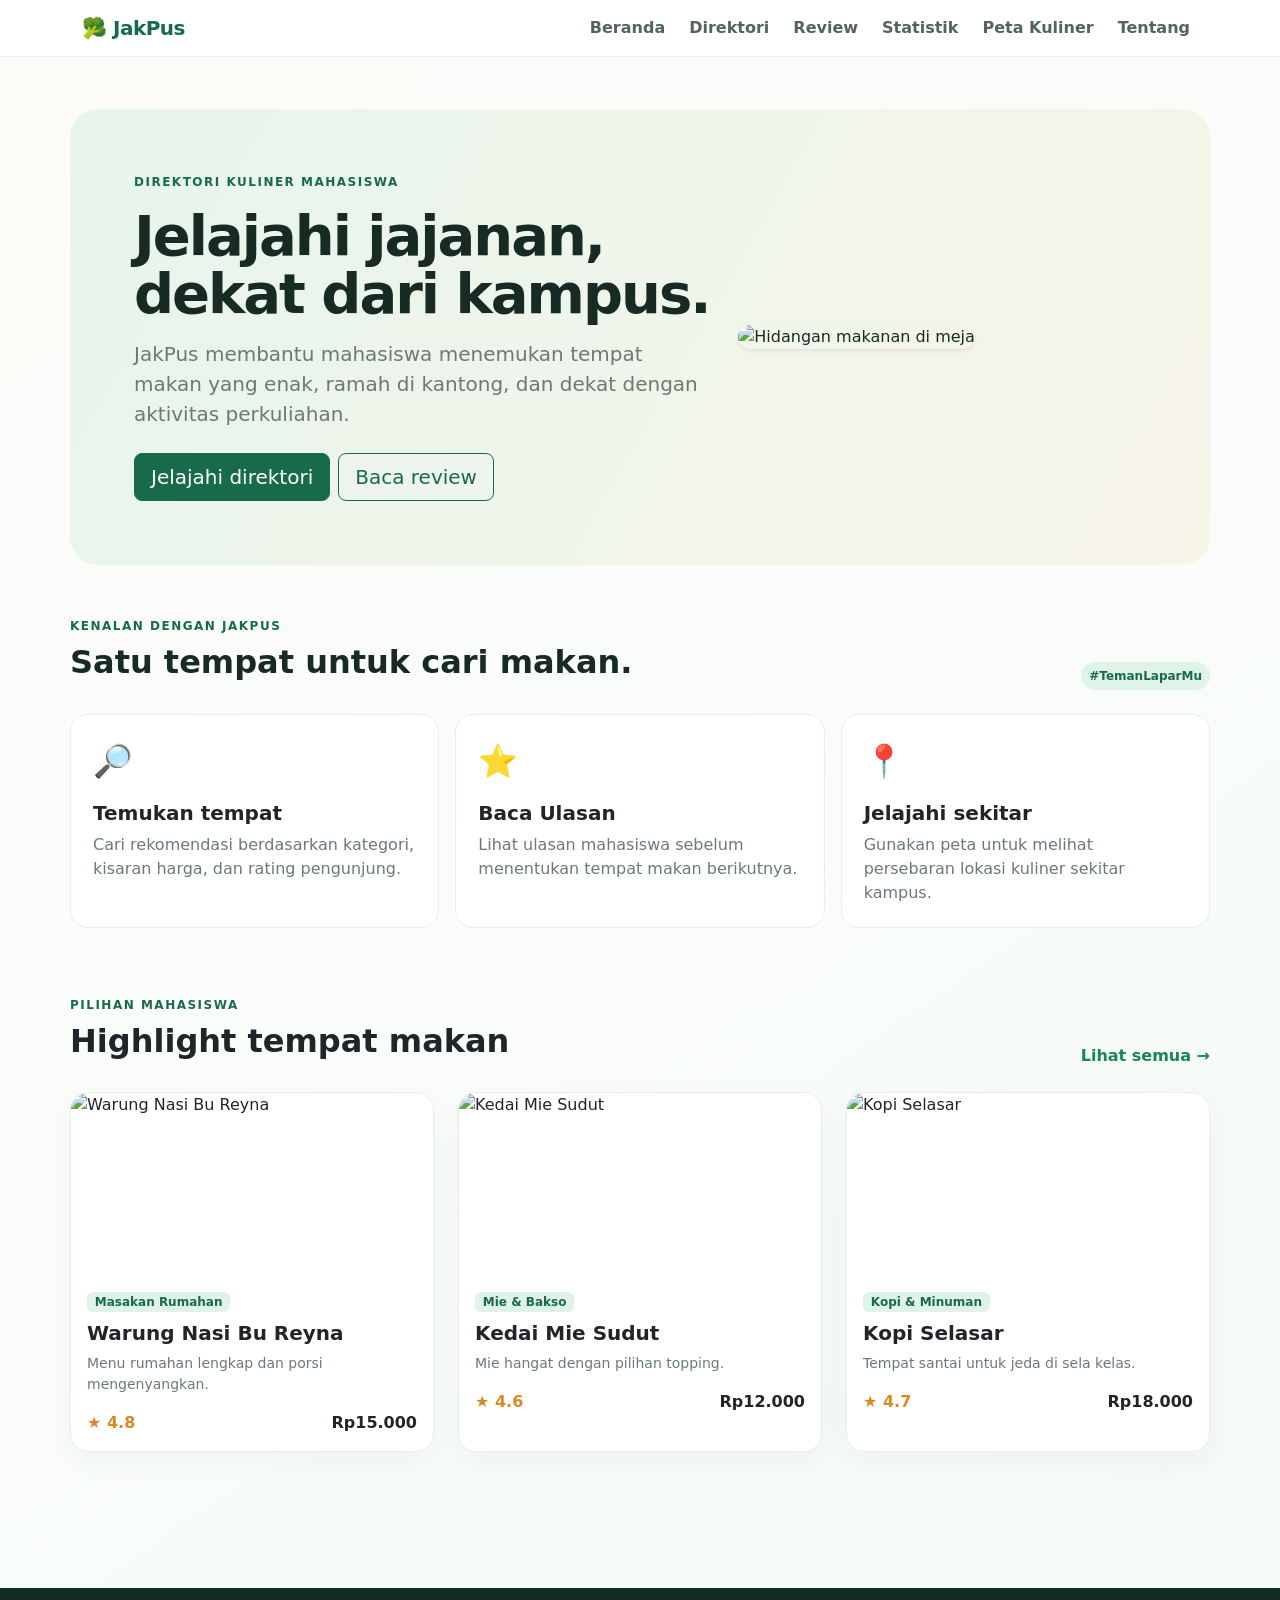
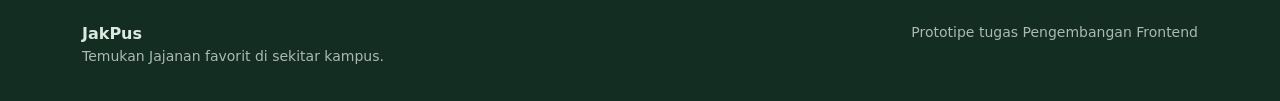
==== beranda.html @ 504bd27d "Merge branch 'main' of https://github.com/vilyariksasanubari/Kuliner_kampus_direktori" ====
<!doctype html>
<html lang="id">

<head>
    <meta charset="utf-8">
    <meta name="viewport" content="width=device-width, initial-scale=1">
    <title>Beranda | RasaKampus</title>
    <link href="https://cdn.jsdelivr.net/npm/bootstrap@5.3.3/dist/css/bootstrap.min.css" rel="stylesheet">
    <link rel="stylesheet"
        href="https://cdn.jsdelivr.net/npm/datatables.net-dt@2.1.8/css/dataTables.dataTables.min.css">
    <link rel="stylesheet" href="https://unpkg.com/leaflet@1.9.4/dist/leaflet.css">
    <style>
        :root {
            --ink: #172b24;
            --muted: #6b7b72;
            --green: #176b4b;
            --lime: #dff3e7;
            --cream: #fbfaf6;
            --orange: #f29b50
        }

        body {
            background:
                linear-gradient(145deg, rgba(251, 250, 246, .72) 0%, rgba(247, 251, 248, .62) 48%, rgba(238, 247, 240, .68) 100%),
                url("https://images.unsplash.com/photo-1504674900247-0877df9cc836?auto=format&fit=crop&w=1800&q=85") center / cover fixed;
            color: var(--ink);
            font-family: Inter, system-ui, -apple-system, Segoe UI, sans-serif
        }

        .navbar {
            background: #fff !important;
            border-bottom: 1px solid #e8eee9
        }

        .navbar-brand {
            font-weight: 800;
            color: var(--green) !important;
            letter-spacing: -.5px
        }

        .nav-link {
            font-weight: 600;
            color: #53645b !important
        }

        .nav-link.active,
        .nav-link:hover {
            color: var(--green) !important
        }

        .hero {
            background: linear-gradient(120deg, #e7f5eb, #f8f5e9);
            border-radius: 28px;
            padding: clamp(28px, 5vw, 64px);
            overflow: hidden
        }

        .eyebrow {
            color: var(--green);
            font-weight: 800;
            text-transform: uppercase;
            letter-spacing: 1.5px;
            font-size: .75rem
        }

        .display-title {
            font-weight: 850;
            letter-spacing: -2px;
            line-height: 1.04
        }

        .btn-success {
            background: var(--green);
            border-color: var(--green)
        }

        .btn-success:hover {
            background: #10553a
        }

        .btn-outline-success {
            border-color: var(--green);
            color: var(--green)
        }

        .card {
            border: 1px solid #e9eee9;
            border-radius: 18px;
            box-shadow: 0 8px 28px rgba(27, 60, 42, .045)
        }

        .food-img {
            height: 180px;
            object-fit: cover;
            border-radius: 16px 16px 0 0
        }

        .rating {
            color: #d98a26;
            font-weight: 800
        }

        .muted {
            color: var(--muted)
        }

        .stat-card {
            background: #fff;
            border-radius: 18px;
            padding: 22px;
            border: 1px solid #e9eee9
        }

        .stat-number {
            font-size: 2rem;
            font-weight: 850;
            color: var(--green)
        }

        .section-space {
            padding: 52px 0
        }

        .footer {
            background: #142d23;
            color: #dce9e0;
            padding: 34px 0;
            margin-top: 60px
        }

        .form-control,
        .form-select {
            border-radius: 12px;
            padding: .7rem .9rem
        }

        .badge-soft {
            background: var(--lime);
            color: var(--green)
        }

        #campusMap {
            height: 390px;
            border-radius: 18px;
            z-index: 1
        }

        .table thead th {
            background: #eff7f1;
            color: #345342
        }

        .review-avatar {
            width: 42px;
            height: 42px;
            border-radius: 50%;
            background: #dff3e7;
            color: var(--green);
            display: grid;
            place-items: center;
            font-weight: 800
        }

        @media(max-width:576px) {
            .display-title {
                letter-spacing: -1px
            }

            .section-space {
                padding: 34px 0
            }
        }
    </style>
</head>

<body>
    <nav class="navbar navbar-expand-lg sticky-top">
        <div class="container"><a class="navbar-brand" href="beranda.html">🥦 JakPus</a>
            <button class="navbar-toggler" type="button" data-bs-toggle="collapse" data-bs-target="#navMain"><span
                    class="navbar-toggler-icon"></span></button>
            <div class="collapse navbar-collapse" id="navMain">
                <ul class="navbar-nav ms-auto gap-lg-2">
                    <li class="nav-item"><a class="nav-link" href="beranda.html">Beranda</a></li>
                    <li class="nav-item"><a class="nav-link" href="direktori.html">Direktori</a></li>
                    <li class="nav-item"><a class="nav-link" href="review.html">Review</a></li>
                    <li class="nav-item"><a class="nav-link" href="statistik.html">Statistik</a></li>
                    <li class="nav-item"><a class="nav-link" href="peta.html">Peta Kuliner</a></li>
                    <li class="nav-item"><a class="nav-link" href="tentang.html">Tentang</a></li>
                </ul>
            </div>
        </div>
    </nav>

    <main class="container section-space">
        <section class="hero">
            <div class="row align-items-center g-4">
                <div class="col-lg-7">
                    <div class="eyebrow mb-3">Direktori kuliner mahasiswa</div>
                    <h1 class="display-title display-4 mb-3">Jelajahi jajanan,<br>dekat dari kampus.</h1>
                    <p class="lead muted mb-4">JakPus membantu mahasiswa menemukan tempat makan yang enak, ramah di
                        kantong, dan dekat dengan aktivitas perkuliahan.</p>
                    <a class="btn btn-success btn-lg me-2" href="direktori.html">Jelajahi direktori</a><a
                        class="btn btn-outline-success btn-lg" href="review.html">Baca review</a>
                </div>
                <div class="col-lg-5"><img class="img-fluid rounded-4 shadow-sm"
                        src="https://images.unsplash.com/photo-1547592180-85f173990554?w=900"
                        alt="Hidangan makanan di meja"></div>
            </div>
        </section>
        <section class="section-space">
            <div class="d-flex justify-content-between align-items-end mb-4">
                <div>
                    <div class="eyebrow">Kenalan dengan JakPus</div>
                    <h2 class="fw-bold mt-2">Satu tempat untuk cari makan.</h2>
                </div><span class="badge badge-soft rounded-pill p-2">#TemanLaparMu</span>
            </div>
            <div class="row g-3">
                <div class="col-md-4">
                    <a href="direktori.html" class="text-decoration-none text-dark">
                    <div class="stat-card h-100">
                        <div class="fs-2">🔎</div>
                        <h5 class="fw-bold mt-3">Temukan tempat</h5>
                        <p class="muted mb-0">Cari rekomendasi berdasarkan kategori, kisaran harga, dan rating
                            pengunjung.</p>
                    </div>
                    </a>
                </div>
                <div class="col-md-4">
                    <a href="review.html" class="text-decoration-none text-dark">
                    <div class="stat-card h-100">
                        <div class="fs-2">⭐</div>
                        <h5 class="fw-bold mt-3">Baca Ulasan</h5>
                        <p class="muted mb-0">Lihat ulasan mahasiswa sebelum menentukan tempat makan berikutnya.</p>
                    </div>
                    </a>
                </div>
    
                <div class="col-md-4">
                <a href="peta.html" class="text-decoration-none text-dark">
                    <div class="stat-card h-100">
                        <div class="fs-2">📍</div>
                        <h5 class="fw-bold mt-3">Jelajahi sekitar</h5>
                        <p class="muted mb-0">Gunakan peta untuk melihat persebaran lokasi kuliner sekitar kampus.</p>
                    </div>
                </div>
            </div>
        </section>
        <section class="pb-4">
            <div class="d-flex justify-content-between align-items-end mb-4">
                <div>
                    <div class="eyebrow">Pilihan mahasiswa</div>
                    <h2 class="fw-bold mt-2">Highlight tempat makan</h2>
                </div><a href="direktori.html" class="link-success fw-semibold text-decoration-none">Lihat semua →</a>
            </div>
            <div class="row g-4" id="highlight"></div>
        </section>
    </main>
    <footer class="footer">
        <div class="container d-flex flex-column flex-md-row justify-content-between gap-2">
            <div><strong>JakPus</strong>
                <div class="small opacity-75">Temukan Jajanan favorit di sekitar kampus.</div>
            </div>
            <div class="small opacity-75">Prototipe tugas Pengembangan Frontend</div>
        </div>
    </footer>
    <script src="https://cdn.jsdelivr.net/npm/bootstrap@5.3.3/dist/js/bootstrap.bundle.min.js"></script>
    <script src="https://code.jquery.com/jquery-3.7.1.min.js"></script>
    <script src="https://cdn.jsdelivr.net/npm/datatables.net@2.1.8/js/dataTables.min.js"></script>
    <script src="https://code.highcharts.com/highcharts.js"></script>
    <script src="https://unpkg.com/leaflet@1.9.4/dist/leaflet.js"></script>
    <script>
        const foods = [
            {name: 'Warung Nasi Bu Reyna', cat: 'Masakan Rumahan', price: 15000, rating: 4.8, img: 'photo-1547592180-85f173990554', desc: 'Menu rumahan lengkap dan porsi mengenyangkan.'},
            {name: 'Kedai Mie Sudut', cat: 'Mie & Bakso', price: 12000, rating: 4.6, img: 'photo-1569718212165-3a8278d5f624', desc: 'Mie hangat dengan pilihan topping.'},
            {name: 'Kopi Selasar', cat: 'Kopi & Minuman', price: 18000, rating: 4.7, img: 'photo-150 coffee', desc: 'Tempat santai untuk jeda di sela kelas.'}
        ];
        document.getElementById('highlight').innerHTML = foods.map(f => `<div class="col-md-4"><div class="card h-100 overflow-hidden"><img class="food-img" src="https://images.unsplash.com/${f.img === 'photo-150 coffee' ? 'photo-1509042239860-f550ce710b93' : f.img}?w=700" alt="${f.name}"><div class="card-body"><span class="badge badge-soft">${f.cat}</span><h5 class="fw-bold mt-2">${f.name}</h5><p class="muted small">${f.desc}</p><div class="d-flex justify-content-between"><span class="rating">★ ${f.rating}</span><strong>Rp${f.price.toLocaleString('id-ID')}</strong></div></div></div></div>`).join('');
    </script>
</body>

</html>
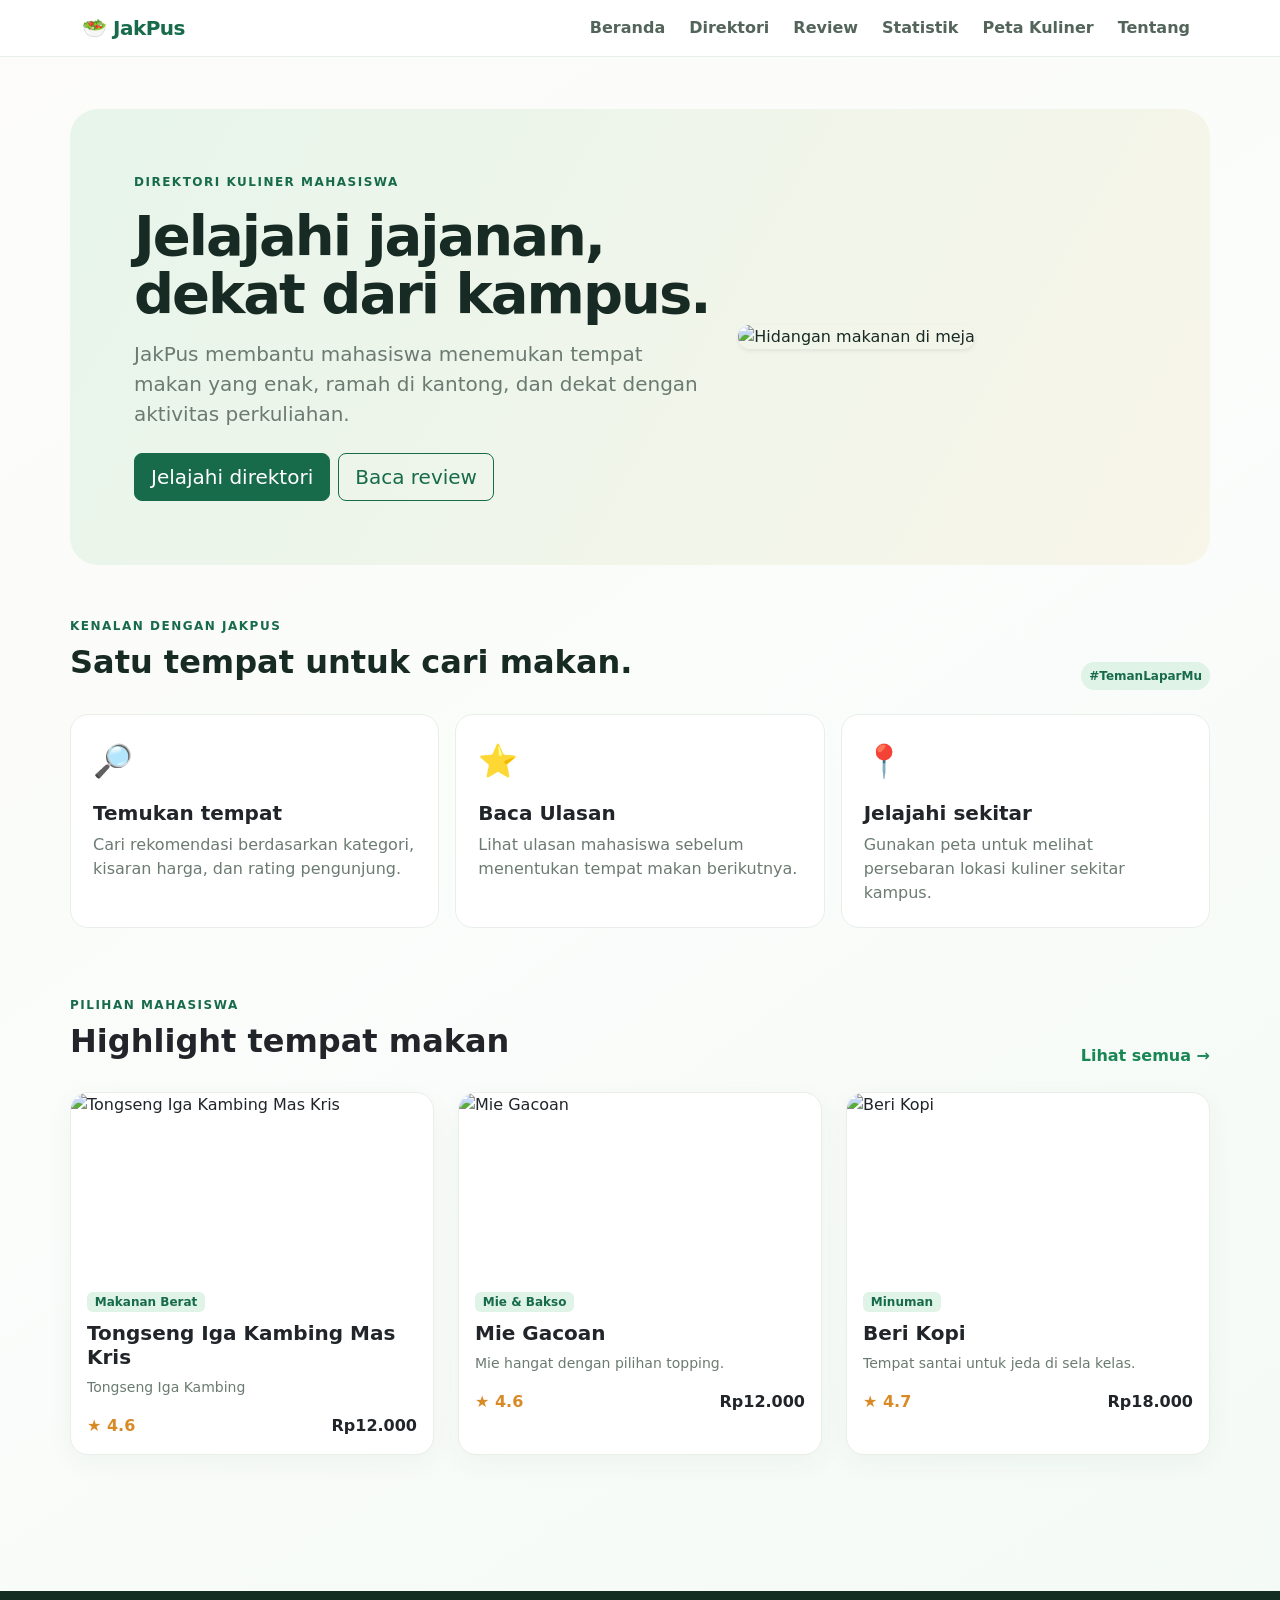
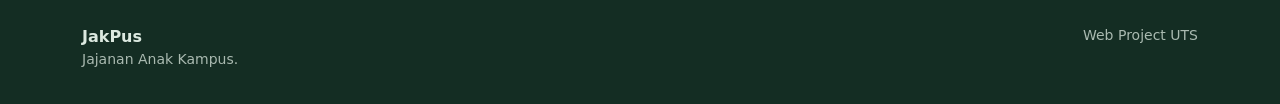
==== commit 9096be2d: "Update beranda.html" ====
--- a/beranda.html
+++ b/beranda.html
@@ -175,7 +175,7 @@
 
 <body>
     <nav class="navbar navbar-expand-lg sticky-top">
-        <div class="container"><a class="navbar-brand" href="beranda.html">🥦 JakPus</a>
+        <div class="container"><a class="navbar-brand" href="beranda.html">🥗 JakPus</a>
             <button class="navbar-toggler" type="button" data-bs-toggle="collapse" data-bs-target="#navMain"><span
                     class="navbar-toggler-icon"></span></button>
             <div class="collapse navbar-collapse" id="navMain">
@@ -258,21 +258,23 @@
     <footer class="footer">
         <div class="container d-flex flex-column flex-md-row justify-content-between gap-2">
             <div><strong>JakPus</strong>
-                <div class="small opacity-75">Temukan Jajanan favorit di sekitar kampus.</div>
-            </div>
-            <div class="small opacity-75">Prototipe tugas Pengembangan Frontend</div>
+                <div class="small opacity-75">Jajanan Anak Kampus.</div>
+            </div>
+            <div class="small opacity-75">Web Project UTS</div>
         </div>
     </footer>
     <script src="https://cdn.jsdelivr.net/npm/bootstrap@5.3.3/dist/js/bootstrap.bundle.min.js"></script>
     <script src="https://code.jquery.com/jquery-3.7.1.min.js"></script>
     <script src="https://cdn.jsdelivr.net/npm/datatables.net@2.1.8/js/dataTables.min.js"></script>
     <script src="https://code.highcharts.com/highcharts.js"></script>
+
+
     <script src="https://unpkg.com/leaflet@1.9.4/dist/leaflet.js"></script>
     <script>
         const foods = [
-            {name: 'Warung Nasi Bu Reyna', cat: 'Masakan Rumahan', price: 15000, rating: 4.8, img: 'photo-1547592180-85f173990554', desc: 'Menu rumahan lengkap dan porsi mengenyangkan.'},
-            {name: 'Kedai Mie Sudut', cat: 'Mie & Bakso', price: 12000, rating: 4.6, img: 'photo-1569718212165-3a8278d5f624', desc: 'Mie hangat dengan pilihan topping.'},
-            {name: 'Kopi Selasar', cat: 'Kopi & Minuman', price: 18000, rating: 4.7, img: 'photo-150 coffee', desc: 'Tempat santai untuk jeda di sela kelas.'}
+            {name: 'Tongseng Iga Kambing Mas Kris', cat: 'Makanan Berat', price: 12000, rating: 4.6, img: 'photo-1547592180-85f173990554', desc: 'Tongseng Iga Kambing'},
+            {name: 'Mie Gacoan', cat: 'Mie & Bakso', price: 12000, rating: 4.6, img: 'photo-1569718212165-3a8278d5f624', desc: 'Mie hangat dengan pilihan topping.'},
+            {name: 'Beri Kopi', cat: 'Minuman', price: 18000, rating: 4.7, img: 'photo-150 coffee', desc: 'Tempat santai untuk jeda di sela kelas.'}
         ];
         document.getElementById('highlight').innerHTML = foods.map(f => `<div class="col-md-4"><div class="card h-100 overflow-hidden"><img class="food-img" src="https://images.unsplash.com/${f.img === 'photo-150 coffee' ? 'photo-1509042239860-f550ce710b93' : f.img}?w=700" alt="${f.name}"><div class="card-body"><span class="badge badge-soft">${f.cat}</span><h5 class="fw-bold mt-2">${f.name}</h5><p class="muted small">${f.desc}</p><div class="d-flex justify-content-between"><span class="rating">★ ${f.rating}</span><strong>Rp${f.price.toLocaleString('id-ID')}</strong></div></div></div></div>`).join('');
     </script>
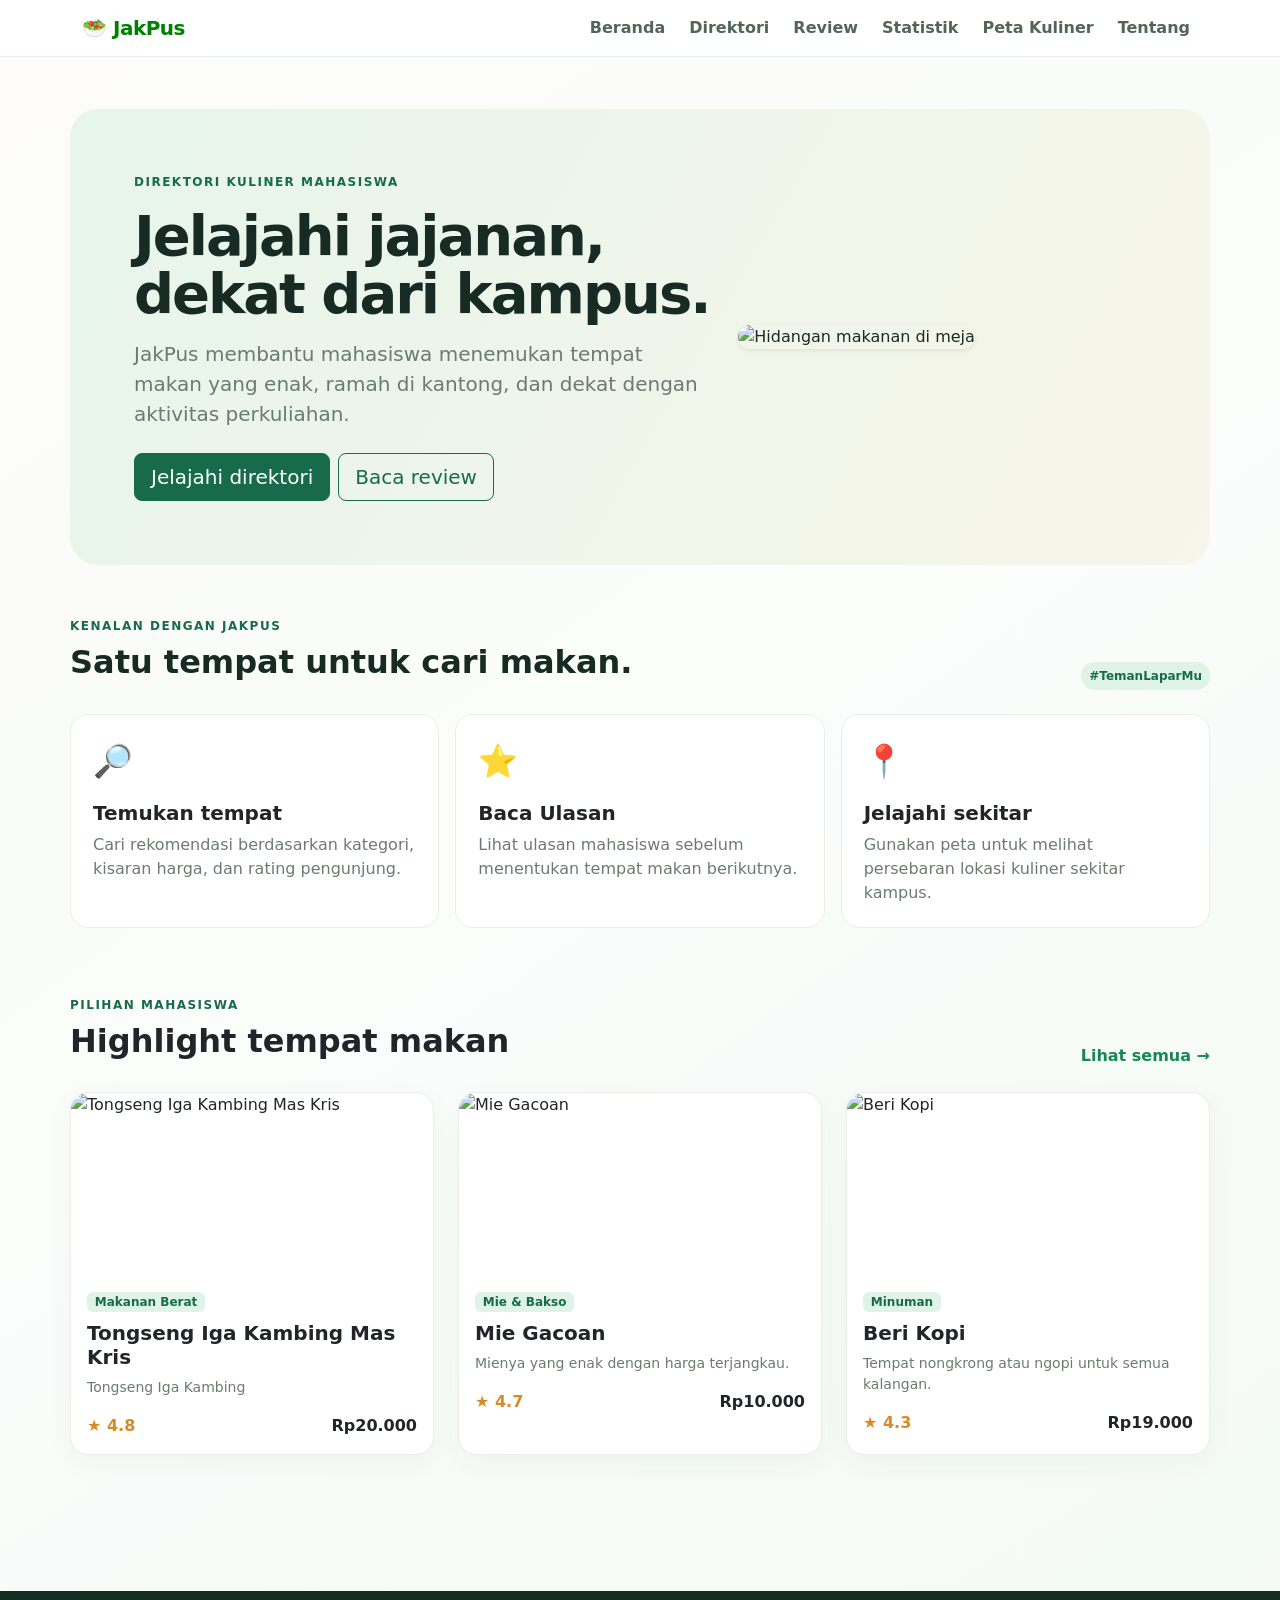
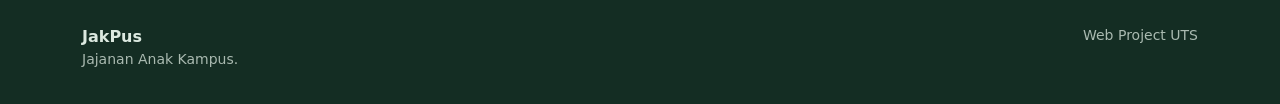
==== commit 522a8510: "Update beranda.html" ====
--- a/beranda.html
+++ b/beranda.html
@@ -28,24 +28,24 @@
         }
 
         .navbar {
-            background: #fff !important;
+            background: #fff;
             border-bottom: 1px solid #e8eee9
         }
 
         .navbar-brand {
             font-weight: 800;
-            color: var(--green) !important;
+            color: green;
             letter-spacing: -.5px
         }
 
         .nav-link {
             font-weight: 600;
-            color: #53645b !important
+            color: #53645b;
         }
 
         .nav-link.active,
         .nav-link:hover {
-            color: var(--green) !important
+            color: green;
         }
 
         .hero {
@@ -217,31 +217,32 @@
             <div class="row g-3">
                 <div class="col-md-4">
                     <a href="direktori.html" class="text-decoration-none text-dark">
-                    <div class="stat-card h-100">
-                        <div class="fs-2">🔎</div>
-                        <h5 class="fw-bold mt-3">Temukan tempat</h5>
-                        <p class="muted mb-0">Cari rekomendasi berdasarkan kategori, kisaran harga, dan rating
-                            pengunjung.</p>
-                    </div>
+                        <div class="stat-card h-100">
+                            <div class="fs-2">🔎</div>
+                            <h5 class="fw-bold mt-3">Temukan tempat</h5>
+                            <p class="muted mb-0">Cari rekomendasi berdasarkan kategori, kisaran harga, dan rating
+                                pengunjung.</p>
+                        </div>
                     </a>
                 </div>
                 <div class="col-md-4">
                     <a href="review.html" class="text-decoration-none text-dark">
-                    <div class="stat-card h-100">
-                        <div class="fs-2">⭐</div>
-                        <h5 class="fw-bold mt-3">Baca Ulasan</h5>
-                        <p class="muted mb-0">Lihat ulasan mahasiswa sebelum menentukan tempat makan berikutnya.</p>
-                    </div>
+                        <div class="stat-card h-100">
+                            <div class="fs-2">⭐</div>
+                            <h5 class="fw-bold mt-3">Baca Ulasan</h5>
+                            <p class="muted mb-0">Lihat ulasan mahasiswa sebelum menentukan tempat makan berikutnya.</p>
+                        </div>
                     </a>
                 </div>
-    
+
                 <div class="col-md-4">
-                <a href="peta.html" class="text-decoration-none text-dark">
-                    <div class="stat-card h-100">
-                        <div class="fs-2">📍</div>
-                        <h5 class="fw-bold mt-3">Jelajahi sekitar</h5>
-                        <p class="muted mb-0">Gunakan peta untuk melihat persebaran lokasi kuliner sekitar kampus.</p>
-                    </div>
+                    <a href="peta.html" class="text-decoration-none text-dark">
+                        <div class="stat-card h-100">
+                            <div class="fs-2">📍</div>
+                            <h5 class="fw-bold mt-3">Jelajahi sekitar</h5>
+                            <p class="muted mb-0">Gunakan peta untuk melihat persebaran lokasi kuliner sekitar kampus.
+                            </p>
+                        </div>
                 </div>
             </div>
         </section>
@@ -272,11 +273,26 @@
     <script src="https://unpkg.com/leaflet@1.9.4/dist/leaflet.js"></script>
     <script>
         const foods = [
-            {name: 'Tongseng Iga Kambing Mas Kris', cat: 'Makanan Berat', price: 12000, rating: 4.6, img: 'photo-1547592180-85f173990554', desc: 'Tongseng Iga Kambing'},
-            {name: 'Mie Gacoan', cat: 'Mie & Bakso', price: 12000, rating: 4.6, img: 'photo-1569718212165-3a8278d5f624', desc: 'Mie hangat dengan pilihan topping.'},
-            {name: 'Beri Kopi', cat: 'Minuman', price: 18000, rating: 4.7, img: 'photo-150 coffee', desc: 'Tempat santai untuk jeda di sela kelas.'}
+            { name: 'Tongseng Iga Kambing Mas Kris', cat: 'Makanan Berat', price: 20000, rating: 4.8, img: 'https://img.okezone.com/content/2016/06/21/298/1420727/resep-tongseng-iga-kambing-spesial-untuk-hari-raya-yJBifZkRaZ.jpg', desc: 'Tongseng Iga Kambing' },
+            { name: 'Mie Gacoan', cat: 'Mie & Bakso', price: 10000, rating: 4.7, img: 'https://media.istockphoto.com/id/2157017339/photo/mie-gacoan-is-a-favorite-restaurant-for-indonesians.jpg?s=612x612&w=is&k=20&c=6UOjci7_nqKzkMrBU5ioLocryKv4tDR85RopjRG7qHM=', desc: 'Mienya yang enak dengan harga terjangkau.' },
+            { name: 'Beri Kopi', cat: 'Minuman', price: 19000, rating: 4.3, img: 'https://image.popmama.com/post/20260304/upload_baffc9701648ee4321754853285371ad_fc1a27b3-f95b-4507-8cd9-1a749122abff.jpg', desc: 'Tempat nongkrong atau ngopi untuk semua kalangan.' }
         ];
-        document.getElementById('highlight').innerHTML = foods.map(f => `<div class="col-md-4"><div class="card h-100 overflow-hidden"><img class="food-img" src="https://images.unsplash.com/${f.img === 'photo-150 coffee' ? 'photo-1509042239860-f550ce710b93' : f.img}?w=700" alt="${f.name}"><div class="card-body"><span class="badge badge-soft">${f.cat}</span><h5 class="fw-bold mt-2">${f.name}</h5><p class="muted small">${f.desc}</p><div class="d-flex justify-content-between"><span class="rating">★ ${f.rating}</span><strong>Rp${f.price.toLocaleString('id-ID')}</strong></div></div></div></div>`).join('');
+        document.getElementById('highlight').innerHTML = foods.map(f => `
+    <div class="col-md-4">
+        <div class="card h-100 overflow-hidden">
+            <img class="food-img" src="${f.img}" alt="${f.name}">
+            <div class="card-body">
+                <span class="badge badge-soft">${f.cat}</span>
+                <h5 class="fw-bold mt-2">${f.name}</h5>
+                <p class="muted small">${f.desc}</p>
+                <div class="d-flex justify-content-between">
+                    <span class="rating">★ ${f.rating}</span>
+                    <strong>Rp${f.price.toLocaleString('id-ID')}</strong>
+                </div>
+            </div>
+        </div>
+    </div>
+`).join('');
     </script>
 </body>
 
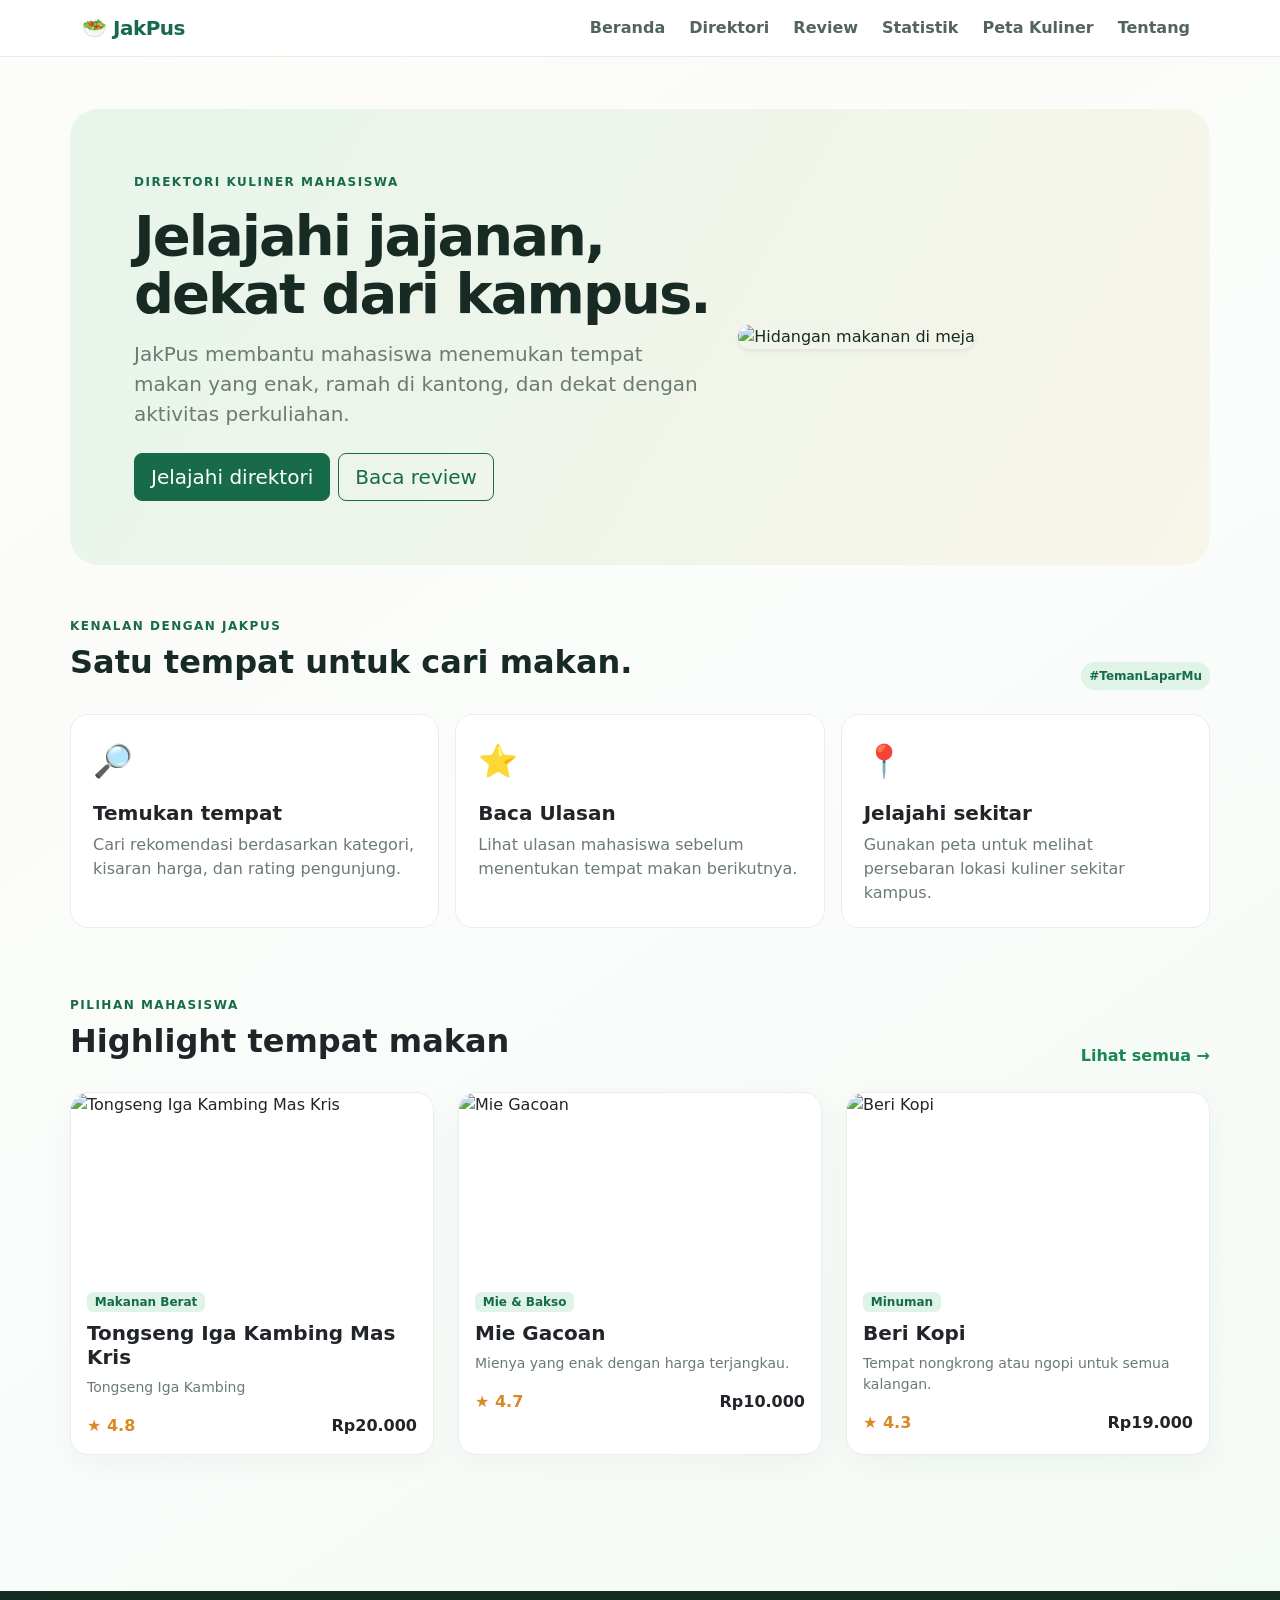
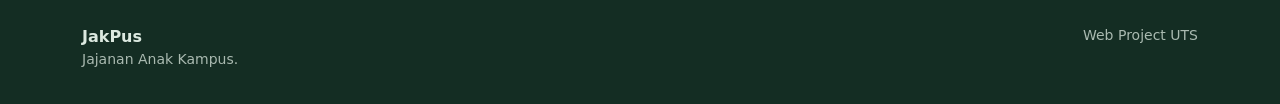
==== commit 678a5df2: "Update beranda.html" ====
--- a/beranda.html
+++ b/beranda.html
@@ -4,7 +4,7 @@
 <head>
     <meta charset="utf-8">
     <meta name="viewport" content="width=device-width, initial-scale=1">
-    <title>Beranda | RasaKampus</title>
+    <title>Beranda</title>
     <link href="https://cdn.jsdelivr.net/npm/bootstrap@5.3.3/dist/css/bootstrap.min.css" rel="stylesheet">
     <link rel="stylesheet"
         href="https://cdn.jsdelivr.net/npm/datatables.net-dt@2.1.8/css/dataTables.dataTables.min.css">
@@ -34,7 +34,7 @@
 
         .navbar-brand {
             font-weight: 800;
-            color: green;
+            color: var(--green);
             letter-spacing: -.5px
         }
 
@@ -45,7 +45,7 @@
 
         .nav-link.active,
         .nav-link:hover {
-            color: green;
+            color: var(--green);
         }
 
         .hero {
@@ -203,7 +203,7 @@
                         class="btn btn-outline-success btn-lg" href="review.html">Baca review</a>
                 </div>
                 <div class="col-lg-5"><img class="img-fluid rounded-4 shadow-sm"
-                        src="https://images.unsplash.com/photo-1547592180-85f173990554?w=900"
+                        src="https://cdn-assets.jawapos.com/images/1/2025/03/24/Screenshot_338-985731096.jpg"
                         alt="Hidangan makanan di meja"></div>
             </div>
         </section>
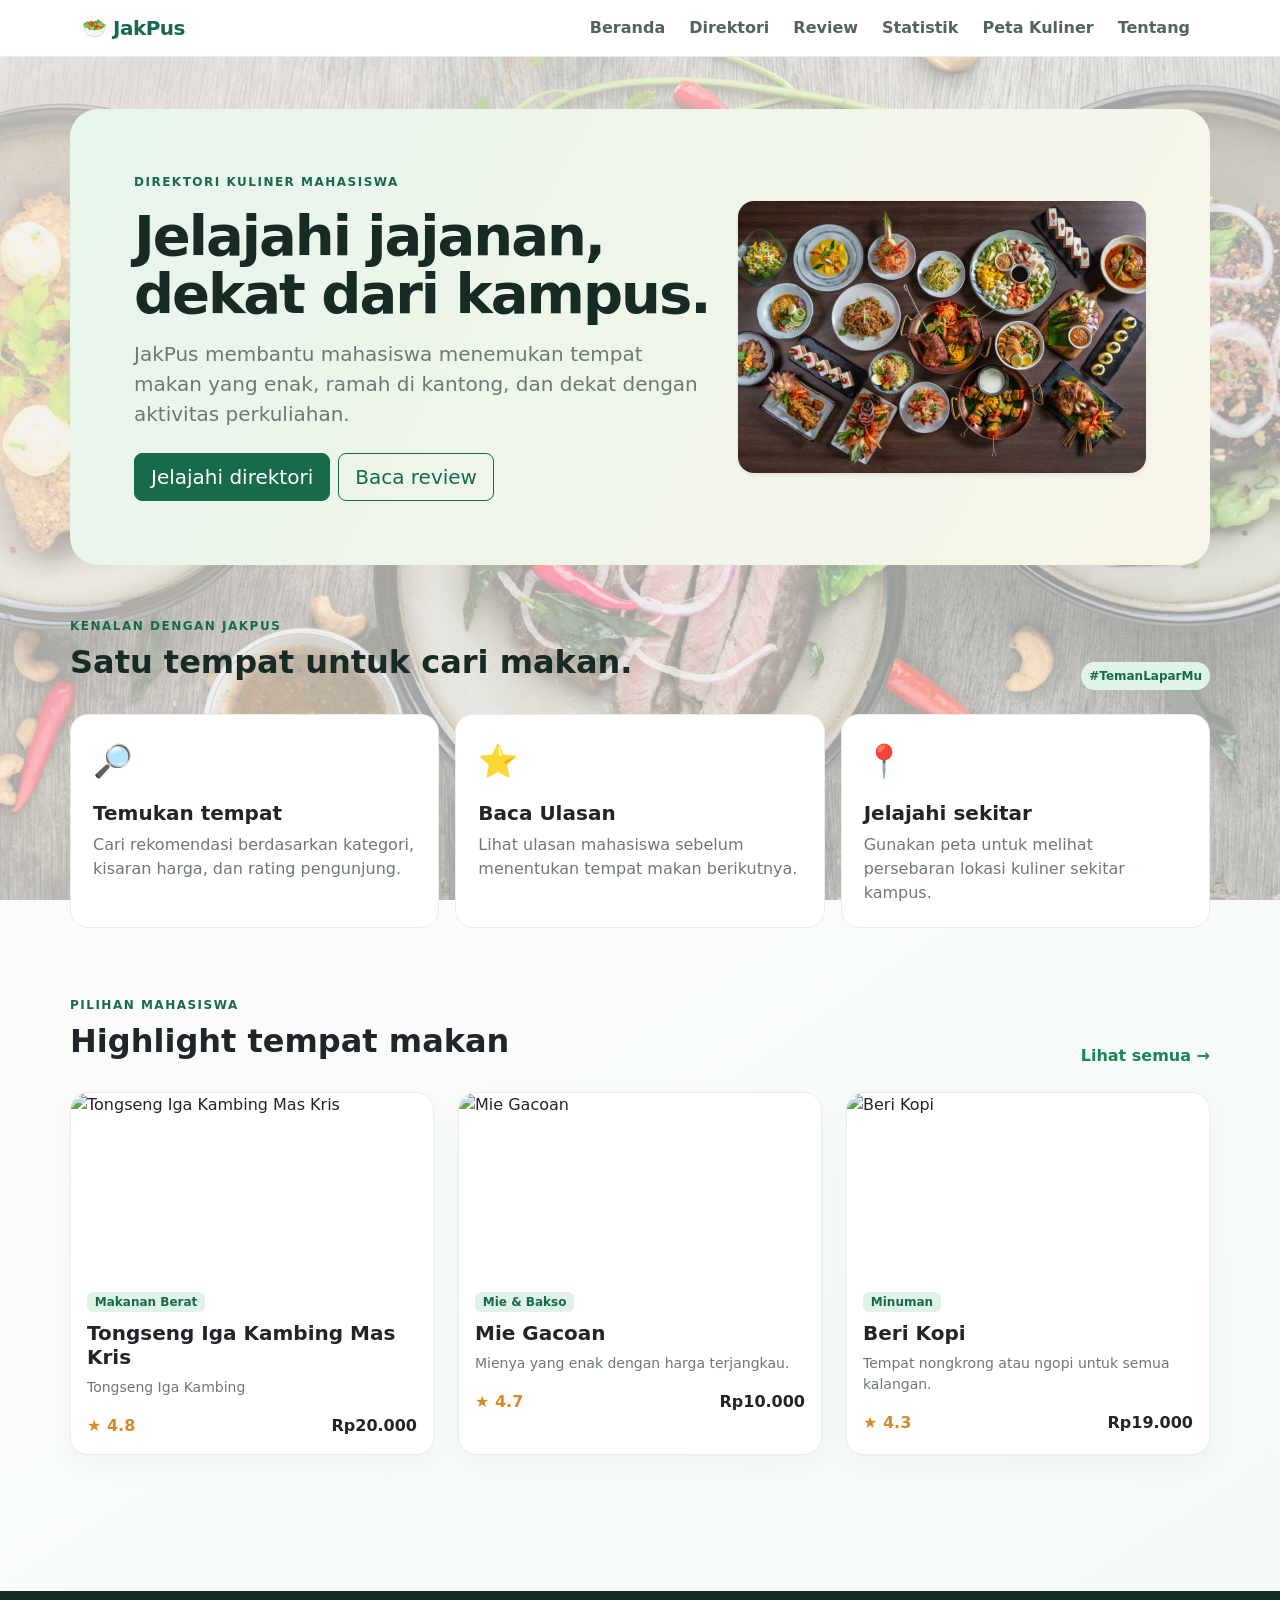
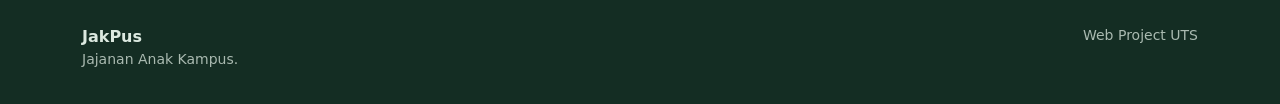
==== commit 3847e7f5: "Update beranda.html" ====
--- a/beranda.html
+++ b/beranda.html
@@ -5,10 +5,8 @@
     <meta charset="utf-8">
     <meta name="viewport" content="width=device-width, initial-scale=1">
     <title>Beranda</title>
-    <link href="https://cdn.jsdelivr.net/npm/bootstrap@5.3.3/dist/css/bootstrap.min.css" rel="stylesheet">
-    <link rel="stylesheet"
-        href="https://cdn.jsdelivr.net/npm/datatables.net-dt@2.1.8/css/dataTables.dataTables.min.css">
-    <link rel="stylesheet" href="https://unpkg.com/leaflet@1.9.4/dist/leaflet.css">
+    <link href="bootstrap/css/bootstrap.min.css" rel="stylesheet">
+    <link href="bootstrap/js/bootstrap.bundle.min.js" rel="stylesheet">
     <style>
         :root {
             --ink: #172b24;
@@ -22,7 +20,7 @@
         body {
             background:
                 linear-gradient(145deg, rgba(251, 250, 246, .72) 0%, rgba(247, 251, 248, .62) 48%, rgba(238, 247, 240, .68) 100%),
-                url("https://images.unsplash.com/photo-1504674900247-0877df9cc836?auto=format&fit=crop&w=1800&q=85") center / cover fixed;
+                url("backround.jpg") center / cover fixed;
             color: var(--ink);
             font-family: Inter, system-ui, -apple-system, Segoe UI, sans-serif
         }
@@ -203,7 +201,7 @@
                         class="btn btn-outline-success btn-lg" href="review.html">Baca review</a>
                 </div>
                 <div class="col-lg-5"><img class="img-fluid rounded-4 shadow-sm"
-                        src="https://cdn-assets.jawapos.com/images/1/2025/03/24/Screenshot_338-985731096.jpg"
+                        src="beranda.jpg"
                         alt="Hidangan makanan di meja"></div>
             </div>
         </section>
@@ -273,9 +271,9 @@
     <script src="https://unpkg.com/leaflet@1.9.4/dist/leaflet.js"></script>
     <script>
         const foods = [
-            { name: 'Tongseng Iga Kambing Mas Kris', cat: 'Makanan Berat', price: 20000, rating: 4.8, img: 'https://img.okezone.com/content/2016/06/21/298/1420727/resep-tongseng-iga-kambing-spesial-untuk-hari-raya-yJBifZkRaZ.jpg', desc: 'Tongseng Iga Kambing' },
-            { name: 'Mie Gacoan', cat: 'Mie & Bakso', price: 10000, rating: 4.7, img: 'https://media.istockphoto.com/id/2157017339/photo/mie-gacoan-is-a-favorite-restaurant-for-indonesians.jpg?s=612x612&w=is&k=20&c=6UOjci7_nqKzkMrBU5ioLocryKv4tDR85RopjRG7qHM=', desc: 'Mienya yang enak dengan harga terjangkau.' },
-            { name: 'Beri Kopi', cat: 'Minuman', price: 19000, rating: 4.3, img: 'https://image.popmama.com/post/20260304/upload_baffc9701648ee4321754853285371ad_fc1a27b3-f95b-4507-8cd9-1a749122abff.jpg', desc: 'Tempat nongkrong atau ngopi untuk semua kalangan.' }
+            { name: 'Tongseng Iga Kambing Mas Kris', cat: 'Makanan Berat', price: 20000, rating: 4.8, img: 'tongsengigakambing.jpg', desc: 'Tongseng Iga Kambing' },
+            { name: 'Mie Gacoan', cat: 'Mie & Bakso', price: 10000, rating: 4.7, img: 'gacoan.jpg', desc: 'Mienya yang enak dengan harga terjangkau.' },
+            { name: 'Beri Kopi', cat: 'Minuman', price: 19000, rating: 4.3, img: 'berikopi.png', desc: 'Tempat nongkrong atau ngopi untuk semua kalangan.' }
         ];
         document.getElementById('highlight').innerHTML = foods.map(f => `
     <div class="col-md-4">
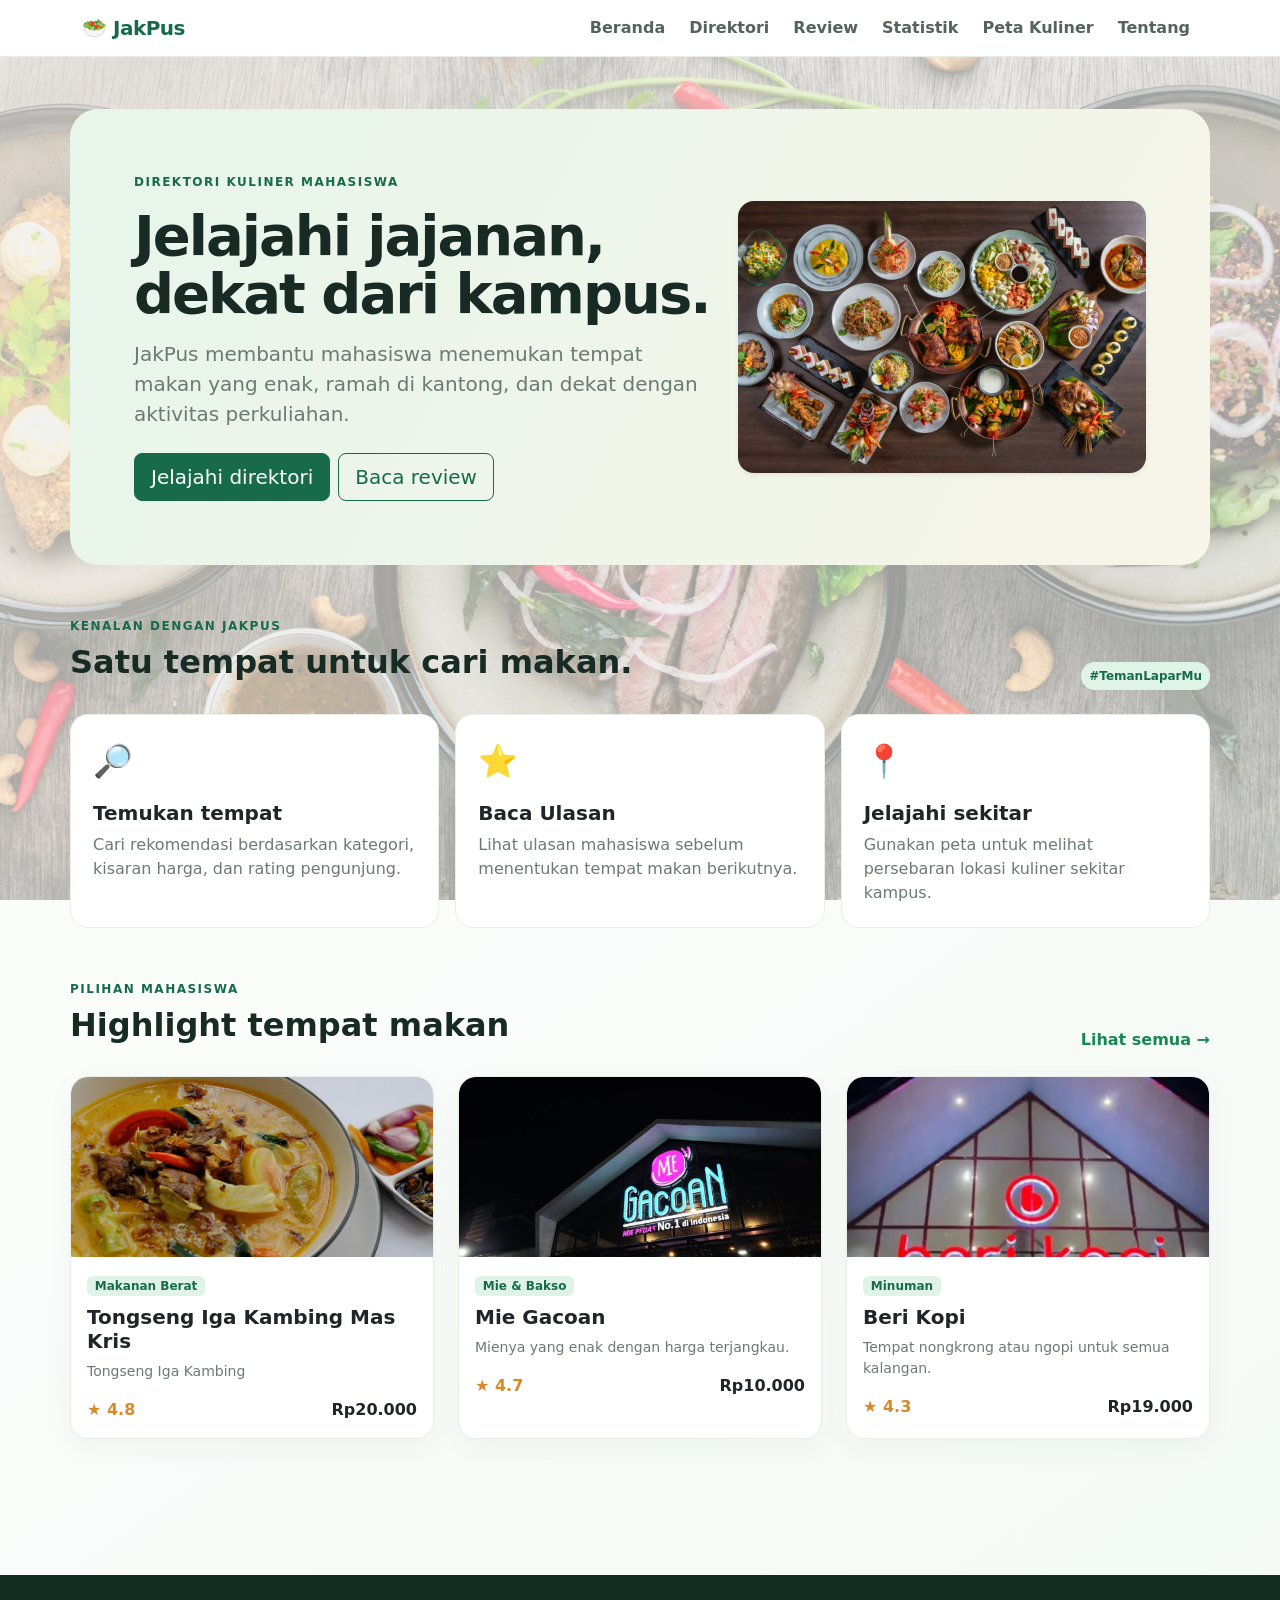
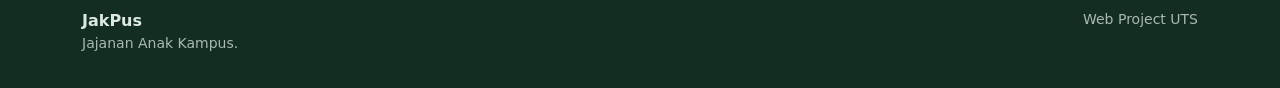
==== commit 69c174e7: "Update beranda.html" ====
--- a/beranda.html
+++ b/beranda.html
@@ -7,6 +7,7 @@
     <title>Beranda</title>
     <link href="bootstrap/css/bootstrap.min.css" rel="stylesheet">
     <link href="bootstrap/js/bootstrap.bundle.min.js" rel="stylesheet">
+    
     <style>
         :root {
             --ink: #172b24;
@@ -200,8 +201,7 @@
                     <a class="btn btn-success btn-lg me-2" href="direktori.html">Jelajahi direktori</a><a
                         class="btn btn-outline-success btn-lg" href="review.html">Baca review</a>
                 </div>
-                <div class="col-lg-5"><img class="img-fluid rounded-4 shadow-sm"
-                        src="beranda.jpg"
+                <div class="col-lg-5"><img class="img-fluid rounded-4 shadow-sm" src="beranda.jpg"
                         alt="Hidangan makanan di meja"></div>
             </div>
         </section>
@@ -241,6 +241,7 @@
                             <p class="muted mb-0">Gunakan peta untuk melihat persebaran lokasi kuliner sekitar kampus.
                             </p>
                         </div>
+                    </a>
                 </div>
             </div>
         </section>
@@ -262,13 +263,8 @@
             <div class="small opacity-75">Web Project UTS</div>
         </div>
     </footer>
-    <script src="https://cdn.jsdelivr.net/npm/bootstrap@5.3.3/dist/js/bootstrap.bundle.min.js"></script>
-    <script src="https://code.jquery.com/jquery-3.7.1.min.js"></script>
-    <script src="https://cdn.jsdelivr.net/npm/datatables.net@2.1.8/js/dataTables.min.js"></script>
-    <script src="https://code.highcharts.com/highcharts.js"></script>
-
-
-    <script src="https://unpkg.com/leaflet@1.9.4/dist/leaflet.js"></script>
+
+
     <script>
         const foods = [
             { name: 'Tongseng Iga Kambing Mas Kris', cat: 'Makanan Berat', price: 20000, rating: 4.8, img: 'tongsengigakambing.jpg', desc: 'Tongseng Iga Kambing' },
